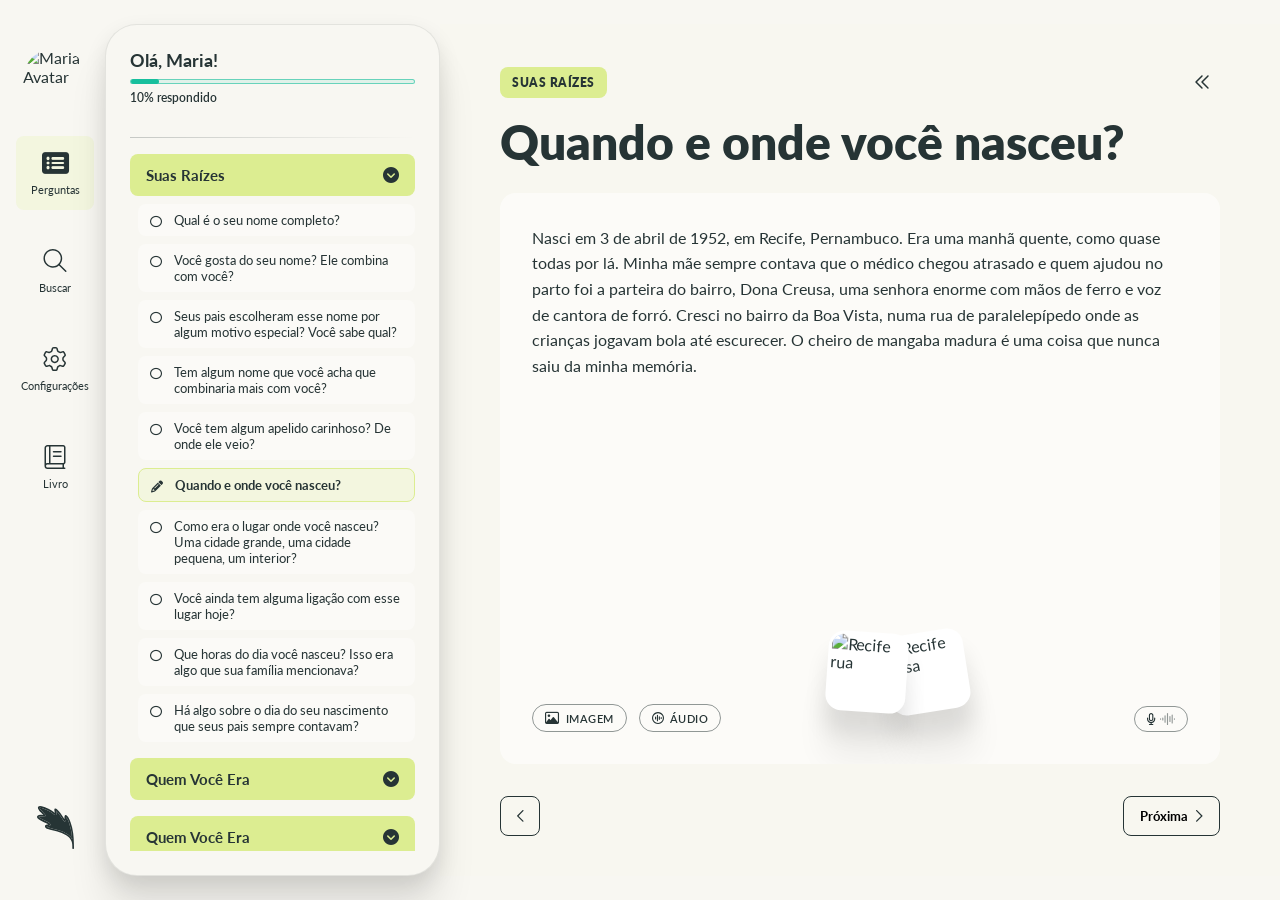
==== index.html @ 73f1b3e2 "Add files via upload" ====
<!DOCTYPE html>
<html lang="pt-BR">
<head>
    <meta charset="UTF-8">
    <meta name="viewport" content="width=device-width, initial-scale=1.0">
    <title>Lá Vem História</title>
    <link rel="stylesheet" href="style.css">
    <link rel="stylesheet" href="https://cdnjs.cloudflare.com/ajax/libs/font-awesome/6.4.0/css/all.min.css">
    <link rel="preconnect" href="https://fonts.googleapis.com">
    <link rel="preconnect" href="https://fonts.gstatic.com" crossorigin>
    <link href="https://fonts.googleapis.com/css2?family=Lato:wght@400;700;800&display=swap" rel="stylesheet">
</head>
<body>
    <div class="app-container">
        <!-- Mobile Header (Visible only on small screens) -->
        <div class="mobile-top-bar">
            <svg xmlns="http://www.w3.org/2000/svg" width="20" height="24" viewBox="0 0 37 43" fill="none">
                <!-- Simple small logo shape for mobile -->
                <path d="M2.9553 0C2.40332 0.018443 1.87768 0.153823 1.44773 0.532996C1.14423 0.796534 0.956464 1.17702 0.928127 1.58726C0.756701 3.87521 4.973 7.34491 6.34426 8.99579C4.9907 8.9606 3.65883 8.6892 2.29901 8.90156C1.56995 9.01545 0.778594 9.24908 0.325112 9.89763C0.0753907 10.2544 -0.0494926 10.6907 0.0182584 11.1307C0.447991 13.9195 9.19776 16.6118 11.3955 18.2958C10.1298 18.46 7.90382 18.69 7.89503 20.5065C7.88667 22.2731 10.4527 22.8906 11.7244 23.3344C12.1216 23.473 12.6731 23.526 13.0903 23.6542C14.5241 24.1049 15.9728 24.3877 17.4307 24.7245C19.4071 25.1812 21.3405 25.7566 23.2185 26.5472C24.2081 26.9637 25.2569 27.2877 26.2342 27.7474C28.181 28.7234 30.2754 29.7948 31.8493 31.3556C32.5379 32.0298 33.0107 32.8412 33.5526 33.62C35.0855 35.823 35.3281 38.0565 35.3081 40.7245C35.3125 41.2234 35.3072 42.3367 35.4427 42.7559C35.5331 42.8207 35.6702 42.9462 35.8051 42.9741C35.985 43.0113 35.9406 43.0135 36.3381 42.947C36.7357 42.8805 37.0023 42.4028 37 42.2425C36.906 35.6863 36.8689 29.0526 35.3698 22.6378C35.289 22.2923 35.2108 21.9462 35.1203 21.6032C34.1434 18.1642 33.3437 14.5644 31.4466 11.5162C31.0079 10.8114 29.5222 9.07442 28.7361 8.98148C27.021 8.7787 27.6262 12.0311 27.4222 13.1776C27.2521 12.9038 27.0779 12.6303 26.9126 12.3526C24.9696 9.08756 22.6547 5.88657 19.9543 3.26005C19.452 2.74847 18.1812 2.0653 17.6305 2.85825C16.929 3.8685 17.7043 5.77173 17.8169 6.9212C17.4569 6.62554 17.059 6.36438 16.6935 6.07662C14.5382 4.37609 12.1268 3.19474 9.6551 2.0939C7.51745 1.14183 5.33604 0.0151575 2.9553 0ZM19.0035 4.60171C20.5178 6.08688 21.6429 7.6032 22.9387 9.28619C24.3257 11.0876 25.3075 13.0047 26.637 14.8227C27.0621 15.404 28.0063 15.7831 28.5511 15.1233C29.2097 14.2916 29.0965 12.2472 29.1015 11.2174C31.1445 13.3329 32.0199 16.5779 32.8213 19.3851C33.0896 20.325 33.3738 21.2576 33.6081 22.2076C34.3135 25.0667 34.7738 27.9853 34.9835 30.9287C35.0355 31.6014 35.145 32.4848 35.152 33.1355C34.6961 32.3478 34.2807 31.7543 33.7384 31.0378C31.1854 27.9786 27.4817 26.4409 23.9294 25.0404C21.193 23.9615 18.6267 23.2001 15.7466 22.6422C14.6295 22.4258 13.4968 21.9733 12.3655 21.7719C11.9574 21.6927 9.5684 20.916 9.56036 20.4915C10.0935 19.8205 12.661 20.193 13.2422 19.2056C13.3815 18.9691 13.4888 18.7721 13.4469 18.4823C13.2551 17.1577 11.3619 16.313 10.3686 15.7958C7.62703 14.3684 4.69177 13.4679 2.22272 11.5196C2.13338 11.4491 1.53752 10.9615 1.69147 10.8499C2.29612 10.4171 3.22838 10.5033 3.9298 10.5006C5.11633 10.496 6.31589 10.7856 7.49936 10.6445C7.98954 10.5861 8.53774 10.1543 8.50554 9.60009C8.45217 8.68471 7.45471 7.81975 6.89231 7.18055C5.95374 6.20239 2.65019 3.01629 2.56405 1.82244C2.6298 1.64472 2.9418 1.67131 3.10381 1.67069C4.9742 1.66608 7.5294 2.93728 9.24292 3.72856C11.0313 4.55441 12.7976 5.37524 14.4504 6.47837C15.2942 7.04154 17.4955 8.89442 18.2376 9.061C18.5756 9.13688 18.9387 9.05118 19.1862 8.79184C19.447 8.51853 19.5249 8.13156 19.517 7.75877C19.4947 6.71168 19.2725 5.60769 19.0035 4.60171Z" fill="#263435"/>
                <path d="M19.0035 4.60171C20.5178 6.08688 21.6429 7.6032 22.9387 9.28619C24.3257 11.0876 25.3075 13.0047 26.637 14.8227C27.0621 15.404 28.0063 15.7831 28.5511 15.1233C29.2097 14.2916 29.0965 12.2472 29.1015 11.2174C31.1445 13.3329 32.0199 16.5779 32.8213 19.3851C33.0896 20.325 33.3738 21.2576 33.6081 22.2076C34.3135 25.0667 34.7738 27.9853 34.9835 30.9287C35.0355 31.6014 35.145 32.4848 35.152 33.1355C34.6961 32.3478 34.2807 31.7543 33.7384 31.0378C31.1854 27.9786 27.4817 26.4409 23.9294 25.0404C21.193 23.9615 18.6267 23.2001 15.7466 22.6422C14.6295 22.4258 13.4968 21.9733 12.3655 21.7719C11.9574 21.6927 9.5684 20.916 9.56036 20.4915C10.0935 19.8205 12.661 20.193 13.2422 19.2056C13.3815 18.9691 13.4888 18.7721 13.4469 18.4823C13.2551 17.1577 11.3619 16.313 10.3686 15.7958C7.62703 14.3684 4.69177 13.4679 2.22272 11.5196C2.13338 11.4491 1.53752 10.9615 1.69147 10.8499C2.29612 10.4171 3.22838 10.5033 3.9298 10.5006C5.11633 10.496 6.31589 10.7856 7.49936 10.6445C7.98954 10.5861 8.53774 10.1543 8.50554 9.60009C8.45217 8.68471 7.45471 7.81975 6.89231 7.18055C5.95374 6.20239 2.65019 3.01629 2.56405 1.82244C2.6298 1.64472 2.9418 1.67131 3.10381 1.67069C4.9742 1.66608 7.5294 2.93728 9.24292 3.72856C11.0313 4.55441 12.7976 5.37524 14.4504 6.47837C15.2942 7.04154 17.4955 8.89442 18.2376 9.061C18.5756 9.13688 18.9387 9.05118 19.1862 8.79184C19.447 8.51853 19.5249 8.13156 19.517 7.75877C19.4947 6.71168 19.2725 5.60769 19.0035 4.60171Z" fill="#263435"/>
            </svg>
            <h1 class="mobile-title">Lá Vem História</h1>
            <button class="mobile-menu-btn" id="mobileMenuBtn">
                <i class="fa-solid fa-bars"></i>
            </button>
        </div>

        <div class="sidebar-backdrop" id="sidebarBackdrop"></div>
        <!-- Far Left Icon Menu -->
        <aside class="icon-menu">
            <div class="avatar-container">
                <img src="https://i.pravatar.cc/150?u=maria" alt="Maria Avatar" class="avatar">
            </div>
            
            <nav class="nav-icons">
                <div class="nav-item active">
                    <i class="fa-solid fa-rectangle-list"></i>
                    <span>Perguntas</span>
                </div>
                
                <div class="nav-item" id="searchNavToggle" style="position: relative;">
                    <svg xmlns="http://www.w3.org/2000/svg" width="24" height="24" viewBox="0 0 24 25" fill="none" style="margin-bottom: 8px;">
                      <path d="M18 9.75C18 6.84375 16.4062 4.125 13.875 2.625C11.2969 1.17188 8.15625 1.17188 5.625 2.625C3.04688 4.125 1.5 6.84375 1.5 9.75C1.5 12.7031 3.04688 15.4219 5.625 16.9219C8.15625 18.375 11.2969 18.375 13.875 16.9219C16.4062 15.4219 18 12.7031 18 9.75ZM16.0781 17.1562C14.3906 18.6562 12.1406 19.5 9.75 19.5C4.35938 19.5 0 15.1406 0 9.75C0 4.40625 4.35938 0 9.75 0C15.0938 0 19.5 4.40625 19.5 9.75C19.5 12.1875 18.6094 14.3906 17.1562 16.125L23.7656 22.7344C24.0469 23.0156 24.0469 23.5312 23.7656 23.8125C23.4844 24.0938 22.9688 24.0938 22.6875 23.8125L16.0781 17.1562Z" fill="#263435"/>
                    </svg>
                    <span>Buscar</span>
                    <input type="text" id="searchInput" class="search-input-field nav-search-input" placeholder="Buscar perguntas..." />
                </div>
                <div class="nav-item">
                    <svg xmlns="http://www.w3.org/2000/svg" width="24" height="24" viewBox="0 0 23 24" fill="none" style="margin-bottom: 8px;">
                      <path d="M9.70312 1.78125L9.04688 4.03125C8.90625 4.59375 8.48438 5.01562 8.01562 5.25C7.64062 5.4375 7.3125 5.625 6.98438 5.8125C6.5625 6.14062 5.95312 6.28125 5.39062 6.14062L3.14062 5.57812C3.04688 5.57812 3 5.57812 2.95312 5.57812C2.67188 5.90625 2.4375 6.23438 2.25 6.60938L2.01562 6.9375C1.82812 7.3125 1.64062 7.6875 1.5 8.0625C1.5 8.10938 1.54688 8.20312 1.59375 8.25L3.23438 9.89062C3.60938 10.3125 3.79688 10.9219 3.75 11.4375C3.75 11.625 3.75 11.8125 3.75 12C3.75 12.2344 3.75 12.4219 3.75 12.6094C3.79688 13.125 3.60938 13.6875 3.23438 14.1094L1.59375 15.7969C1.54688 15.8438 1.5 15.9375 1.5 15.9844C1.64062 16.3594 1.82812 16.7344 2.01562 17.1094L2.20312 17.4375C2.4375 17.7656 2.67188 18.1406 2.90625 18.4688C3 18.4688 3.04688 18.4688 3.14062 18.4688L5.39062 17.9062C5.95312 17.7656 6.5625 17.9062 6.98438 18.1875C7.3125 18.4219 7.64062 18.6094 8.01562 18.7969C8.48438 19.0312 8.90625 19.4531 9.04688 20.0156L9.70312 22.2656C9.70312 22.3125 9.75 22.3594 9.79688 22.4062C10.2656 22.5 10.7344 22.5 11.25 22.5C11.7188 22.5 12.1875 22.5 12.6562 22.4062C12.7031 22.3594 12.75 22.3125 12.75 22.2656L13.4062 20.0156C13.5469 19.4531 13.9688 19.0312 14.4375 18.7969C14.8125 18.6094 15.1406 18.4219 15.4688 18.1875C15.9375 17.9062 16.5 17.7656 17.0625 17.9062L19.3125 18.4688C19.4062 18.4688 19.4531 18.4688 19.5469 18.4688C19.7812 18.1406 20.0156 17.7656 20.25 17.4375L20.4375 17.1094C20.625 16.7344 20.8125 16.3594 20.9531 15.9844C20.9531 15.9375 20.9062 15.8438 20.8594 15.7969L19.2188 14.1094C18.8438 13.6875 18.6562 13.125 18.7031 12.6094C18.7031 12.4219 18.75 12.2344 18.75 12C18.75 11.8125 18.7031 11.625 18.7031 11.4375C18.6562 10.9219 18.8438 10.3125 19.2188 9.89062L20.8594 8.25C20.9062 8.20312 20.9531 8.10938 20.9531 8.0625C20.8125 7.6875 20.625 7.3125 20.4375 6.9375L20.25 6.60938C20.0156 6.23438 19.7812 5.90625 19.5469 5.57812C19.4531 5.57812 19.4062 5.57812 19.3125 5.57812L17.0625 6.14062C16.5 6.28125 15.9375 6.14062 15.4688 5.85938C15.1406 5.625 14.8125 5.4375 14.4375 5.25C13.9688 5.01562 13.5469 4.59375 13.4062 4.03125L12.75 1.78125C12.75 1.73438 12.7031 1.64062 12.6562 1.59375C12.1875 1.54688 11.7188 1.5 11.25 1.5C10.7344 1.5 10.2656 1.54688 9.79688 1.59375C9.75 1.64062 9.70312 1.73438 9.70312 1.78125ZM11.25 0C11.8594 0 12.4219 0.046875 13.0312 0.140625C13.125 0.1875 13.1719 0.1875 13.2656 0.234375C13.6875 0.46875 14.0625 0.890625 14.2031 1.35938L14.8594 3.60938C14.8594 3.70312 14.9531 3.84375 15.0938 3.89062C15.5156 4.07812 15.9375 4.3125 16.3125 4.59375C16.4531 4.6875 16.5938 4.73438 16.6875 4.6875L18.9375 4.125C19.4531 3.98438 20.0156 4.07812 20.4375 4.35938C20.4844 4.40625 20.5312 4.45312 20.5781 4.54688C20.9531 4.92188 21.2344 5.39062 21.5156 5.85938L21.75 6.1875V6.23438C21.9844 6.70312 22.2188 7.17188 22.4062 7.64062C22.4531 7.73438 22.4531 7.78125 22.4531 7.875C22.5 8.39062 22.3125 8.90625 21.9375 9.28125L20.2969 10.9688C20.25 11.0156 20.2031 11.1562 20.2031 11.2969C20.2031 11.5312 20.25 11.7656 20.25 12C20.25 12.2344 20.2031 12.4688 20.2031 12.7031C20.2031 12.8906 20.25 13.0312 20.2969 13.0781L21.9375 14.7656C22.3125 15.1406 22.5 15.6562 22.4531 16.1719C22.4531 16.2188 22.4531 16.3125 22.4062 16.4062C22.2188 16.875 21.9844 17.3438 21.75 17.8125L21.5156 18.1875C21.2344 18.6562 20.9531 19.0781 20.5781 19.5C20.5312 19.5938 20.4844 19.6406 20.4375 19.6875C20.0156 19.9688 19.4531 20.0625 18.9375 19.9219L16.6875 19.3594C16.5938 19.3125 16.4531 19.3594 16.3125 19.4531C15.9375 19.6875 15.5156 19.9219 15.0938 20.1562C14.9531 20.2031 14.8594 20.3438 14.8594 20.4375L14.2031 22.6406C14.0625 23.1562 13.6875 23.5781 13.2656 23.8125C13.1719 23.8594 13.125 23.8594 13.0312 23.9062C12.4219 23.9531 11.8594 24 11.25 24C10.6406 24 10.0312 23.9531 9.42188 23.9062C9.32812 23.8594 9.28125 23.8594 9.1875 23.8125C8.76562 23.5781 8.39062 23.1562 8.25 22.6406L7.59375 20.4375C7.59375 20.3438 7.5 20.2031 7.35938 20.1562C6.9375 19.9688 6.51562 19.7344 6.14062 19.4531C6 19.3594 5.85938 19.3594 5.76562 19.3594L3.51562 19.9219C3 20.0625 2.48438 19.9688 2.0625 19.6875C1.96875 19.6406 1.92188 19.5938 1.875 19.5469C1.5 19.125 1.21875 18.6562 0.9375 18.1875L0.75 17.8594L0.703125 17.8125C0.46875 17.3438 0.234375 16.875 0.046875 16.4062C0.046875 16.3125 0 16.2656 0 16.1719C0 15.6562 0.140625 15.1406 0.515625 14.7656L2.15625 13.0781C2.20312 13.0312 2.25 12.8906 2.25 12.7031C2.25 12.5156 2.25 12.2344 2.25 12C2.25 11.7656 2.25 11.5312 2.25 11.2969C2.25 11.1562 2.20312 11.0156 2.15625 10.9688L0.515625 9.28125C0.140625 8.90625 0 8.39062 0 7.875C0 7.78125 0.046875 7.73438 0.046875 7.64062C0.234375 7.17188 0.46875 6.70312 0.703125 6.23438L0.75 6.1875L0.9375 5.85938C1.21875 5.39062 1.54688 4.92188 1.875 4.54688C1.92188 4.45312 1.96875 4.40625 2.0625 4.35938C2.48438 4.07812 3 3.98438 3.51562 4.125L5.76562 4.6875C5.85938 4.73438 6 4.6875 6.14062 4.59375C6.51562 4.35938 6.9375 4.07812 7.35938 3.89062C7.5 3.84375 7.59375 3.70312 7.59375 3.60938L8.25 1.35938C8.39062 0.890625 8.76562 0.46875 9.1875 0.234375C9.28125 0.1875 9.32812 0.1875 9.42188 0.140625C10.0312 0.046875 10.6406 0 11.25 0ZM8.625 12C8.625 12.9844 9.09375 13.8281 9.9375 14.2969C10.7344 14.7656 11.7188 14.7656 12.5625 14.2969C13.3594 13.8281 13.875 12.9844 13.875 12C13.875 11.0625 13.3594 10.2188 12.5625 9.75C11.7188 9.28125 10.7344 9.28125 9.9375 9.75C9.09375 10.2188 8.625 11.0625 8.625 12ZM15.375 12C15.375 13.5 14.5781 14.8594 13.3125 15.6094C12 16.3125 10.4531 16.3125 9.1875 15.6094C7.875 14.8594 7.125 13.5 7.125 12C7.125 10.5469 7.875 9.1875 9.1875 8.4375C10.4531 7.73438 12 7.73438 13.3125 8.4375C14.5781 9.1875 15.375 10.5469 15.375 12Z" fill="#263435"/>
                    </svg>
                    <span>Configurações</span>
                </div>
                
                <div class="nav-item">
                    <svg xmlns="http://www.w3.org/2000/svg" width="24" height="24" viewBox="0 0 21 24" fill="none" style="margin-bottom: 8px;">
                      <path d="M3 0H18.75C19.9688 0 21 1.03125 21 2.25V17.25C21 18.2344 20.3438 19.0781 19.5 19.4062V22.5H20.25C20.625 22.5 21 22.875 21 23.25C21 23.6719 20.625 24 20.25 24H3C1.3125 24 0 22.6875 0 21V3C0 1.35938 1.3125 0 3 0ZM18 19.5H3C2.15625 19.5 1.5 20.2031 1.5 21C1.5 21.8438 2.15625 22.5 3 22.5H18V19.5ZM3 18H4.5V1.5H3C2.15625 1.5 1.5 2.20312 1.5 3V18.4219C1.92188 18.1875 2.4375 18 3 18ZM6 18H18.75C19.125 18 19.5 17.6719 19.5 17.25V2.25C19.5 1.875 19.125 1.5 18.75 1.5H6V18ZM8.25 6.75C8.25 6.375 8.57812 6 9 6H16.5C16.875 6 17.25 6.375 17.25 6.75C17.25 7.17188 16.875 7.5 16.5 7.5H9C8.57812 7.5 8.25 7.17188 8.25 6.75ZM8.25 11.25C8.25 10.875 8.57812 10.5 9 10.5H16.5C16.875 10.5 17.25 10.875 17.25 11.25C17.25 11.6719 16.875 12 16.5 12H9C8.57812 12 8.25 11.6719 8.25 11.25Z" fill="#263435"/>
                    </svg>
                    <span>Livro</span>
                </div>
            </nav>
            
            <div class="bottom-logo">
                <svg xmlns="http://www.w3.org/2000/svg" width="37" height="43" viewBox="0 0 37 43" fill="none">
                  <path d="M2.9553 0C2.40332 0.018443 1.87768 0.153823 1.44773 0.532996C1.14423 0.796534 0.956464 1.17702 0.928127 1.58726C0.756701 3.87521 4.973 7.34491 6.34426 8.99579C4.9907 8.9606 3.65883 8.6892 2.29901 8.90156C1.56995 9.01545 0.778594 9.24908 0.325112 9.89763C0.0753907 10.2544 -0.0494926 10.6907 0.0182584 11.1307C0.447991 13.9195 9.19776 16.6118 11.3955 18.2958C10.1298 18.46 7.90382 18.69 7.89503 20.5065C7.88667 22.2731 10.4527 22.8906 11.7244 23.3344C12.1216 23.473 12.6731 23.526 13.0903 23.6542C14.5241 24.1049 15.9728 24.3877 17.4307 24.7245C19.4071 25.1812 21.3405 25.7566 23.2185 26.5472C24.2081 26.9637 25.2569 27.2877 26.2342 27.7474C28.181 28.7234 30.2754 29.7948 31.8493 31.3556C32.5379 32.0298 33.0107 32.8412 33.5526 33.62C35.0855 35.823 35.3281 38.0565 35.3081 40.7245C35.3125 41.2234 35.3072 42.3367 35.4427 42.7559C35.5331 42.8207 35.6702 42.9462 35.8051 42.9741C35.985 43.0113 35.9406 43.0135 36.3381 42.947C36.7357 42.8805 37.0023 42.4028 37 42.2425C36.906 35.6863 36.8689 29.0526 35.3698 22.6378C35.289 22.2923 35.2108 21.9462 35.1203 21.6032C34.1434 18.1642 33.3437 14.5644 31.4466 11.5162C31.0079 10.8114 29.5222 9.07442 28.7361 8.98148C27.021 8.7787 27.6262 12.0311 27.4222 13.1776C27.2521 12.9038 27.0779 12.6303 26.9126 12.3526C24.9696 9.08756 22.6547 5.88657 19.9543 3.26005C19.452 2.74847 18.1812 2.0653 17.6305 2.85825C16.929 3.8685 17.7043 5.77173 17.8169 6.9212C17.4569 6.62554 17.059 6.36438 16.6935 6.07662C14.5382 4.37609 12.1268 3.19474 9.6551 2.0939C7.51745 1.14183 5.33604 0.0151575 2.9553 0ZM19.0035 4.60171C20.5178 6.08688 21.6429 7.6032 22.9387 9.28619C24.3257 11.0876 25.3075 13.0047 26.637 14.8227C27.0621 15.404 28.0063 15.7831 28.5511 15.1233C29.2097 14.2916 29.0965 12.2472 29.1015 11.2174C31.1445 13.3329 32.0199 16.5779 32.8213 19.3851C33.0896 20.325 33.3738 21.2576 33.6081 22.2076C34.3135 25.0667 34.7738 27.9853 34.9835 30.9287C35.0355 31.6014 35.145 32.4848 35.152 33.1355C34.6961 32.3478 34.2807 31.7543 33.7384 31.0378C31.1854 27.9786 27.4817 26.4409 23.9294 25.0404C21.193 23.9615 18.6267 23.2001 15.7466 22.6422C14.6295 22.4258 13.4968 21.9733 12.3655 21.7719C11.9574 21.6927 9.5684 20.916 9.56036 20.4915C10.0935 19.8205 12.661 20.193 13.2422 19.2056C13.3815 18.9691 13.4888 18.7721 13.4469 18.4823C13.2551 17.1577 11.3619 16.313 10.3686 15.7958C7.62703 14.3684 4.69177 13.4679 2.22272 11.5196C2.13338 11.4491 1.53752 10.9615 1.69147 10.8499C2.29612 10.4171 3.22838 10.5033 3.9298 10.5006C5.11633 10.496 6.31589 10.7856 7.49936 10.6445C7.98954 10.5861 8.53774 10.1543 8.50554 9.60009C8.45217 8.68471 7.45471 7.81975 6.89231 7.18055C5.95374 6.20239 2.65019 3.01629 2.56405 1.82244C2.6298 1.64472 2.9418 1.67131 3.10381 1.67069C4.9742 1.66608 7.5294 2.93728 9.24292 3.72856C11.0313 4.55441 12.7976 5.37524 14.4504 6.47837C15.2942 7.04154 17.4955 8.89442 18.2376 9.061C18.5756 9.13688 18.9387 9.05118 19.1862 8.79184C19.447 8.51853 19.5249 8.13156 19.517 7.75877C19.4947 6.71168 19.2725 5.60769 19.0035 4.60171Z" fill="#263435"/>
                  <path d="M19.0035 4.60171C20.5178 6.08688 21.6429 7.6032 22.9387 9.28619C24.3257 11.0876 25.3075 13.0047 26.637 14.8227C27.0621 15.404 28.0063 15.7831 28.5511 15.1233C29.2097 14.2916 29.0965 12.2472 29.1015 11.2174C31.1445 13.3329 32.0199 16.5779 32.8213 19.3851C33.0896 20.325 33.3738 21.2576 33.6081 22.2076C34.3135 25.0667 34.7738 27.9853 34.9835 30.9287C35.0355 31.6014 35.145 32.4848 35.152 33.1355C34.6961 32.3478 34.2807 31.7543 33.7384 31.0378C31.1854 27.9786 27.4817 26.4409 23.9294 25.0404C21.193 23.9615 18.6267 23.2001 15.7466 22.6422C14.6295 22.4258 13.4968 21.9733 12.3655 21.7719C11.9574 21.6927 9.5684 20.916 9.56036 20.4915C10.0935 19.8205 12.661 20.193 13.2422 19.2056C13.3815 18.9691 13.4888 18.7721 13.4469 18.4823C13.2551 17.1577 11.3619 16.313 10.3686 15.7958C7.62703 14.3684 4.69177 13.4679 2.22272 11.5196C2.13338 11.4491 1.53752 10.9615 1.69147 10.8499C2.29612 10.4171 3.22838 10.5033 3.9298 10.5006C5.11633 10.496 6.31589 10.7856 7.49936 10.6445C7.98954 10.5861 8.53774 10.1543 8.50554 9.60009C8.45217 8.68471 7.45471 7.81975 6.89231 7.18055C5.95374 6.20239 2.65019 3.01629 2.56405 1.82244C2.6298 1.64472 2.9418 1.67131 3.10381 1.67069C4.9742 1.66608 7.5294 2.93728 9.24292 3.72856C11.0313 4.55441 12.7976 5.37524 14.4504 6.47837C15.2942 7.04154 17.4955 8.89442 18.2376 9.061C18.5756 9.13688 18.9387 9.05118 19.1862 8.79184C19.447 8.51853 19.5249 8.13156 19.517 7.75877C19.4947 6.71168 19.2725 5.60769 19.0035 4.60171Z" fill="#263435"/>
                </svg>
            </div>
        </aside>

        <!-- Floating Sidebar Menu -->
        <aside class="floating-menu">
            <header class="user-greeting">
                <h1>Olá, Maria!</h1>
                <div class="progress-container">
                    <div class="progress-bar">
                        <div class="progress-fill" style="width: 10%;"></div>
                    </div>
                    <span class="progress-text">10% respondido</span>
                </div>
            </header>
            
            <hr class="divider">
            
            <div class="chapter-list">
                <!-- Chapter 1 -->
                <div class="chapter">
                    <div class="chapter-header active">
                        <h2>Suas Raízes</h2>
                        <i class="fa-solid fa-circle-chevron-down"></i>
                    </div>
                    
                    <ul class="question-list">
                        <li class="question-item upcoming" data-status="upcoming">
                            <i class="fa-regular fa-circle"></i>
                            <span>Qual é o seu nome completo?</span>
                        </li>
                        <li class="question-item upcoming" data-status="upcoming">
                            <i class="fa-regular fa-circle"></i>
                            <span>Você gosta do seu nome? Ele combina com você?</span>
                        </li>
                        <li class="question-item upcoming" data-status="upcoming">
                            <i class="fa-regular fa-circle"></i>
                            <span>Seus pais escolheram esse nome por algum motivo especial? Você sabe qual?</span>
                        </li>
                        <li class="question-item upcoming" data-status="upcoming">
                            <i class="fa-regular fa-circle"></i>
                            <span>Tem algum nome que você acha que combinaria mais com você?</span>
                        </li>
                        <li class="question-item upcoming" data-status="upcoming">
                            <i class="fa-regular fa-circle"></i>
                            <span>Você tem algum apelido carinhoso? De onde ele veio?</span>
                        </li>
                        <li class="question-item active" data-status="upcoming">
                            <i class="fa-solid fa-pencil"></i>
                            <span>Quando e onde você nasceu?</span>
                        </li>
                        
                        <li class="question-item upcoming" data-status="upcoming">
                            <i class="fa-regular fa-circle"></i>
                            <span>Como era o lugar onde você nasceu? Uma cidade grande, uma cidade pequena, um interior?</span>
                        </li>
                        <li class="question-item upcoming" data-status="upcoming">
                            <i class="fa-regular fa-circle"></i>
                            <span>Você ainda tem alguma ligação com esse lugar hoje?</span>
                        </li>
                        <li class="question-item upcoming" data-status="upcoming">
                            <i class="fa-regular fa-circle"></i>
                            <span>Que horas do dia você nasceu? Isso era algo que sua família mencionava?</span>
                        </li>
                        <li class="question-item upcoming" data-status="upcoming">
                            <i class="fa-regular fa-circle"></i>
                            <span>Há algo sobre o dia do seu nascimento que seus pais sempre contavam?</span>
                        </li>
                    </ul>
                </div>
                
                <!-- Other Chapters -->
                <div class="chapter">
                    <div class="chapter-header">
                        <h2>Quem Você Era</h2>
                        <i class="fa-solid fa-circle-chevron-down"></i>
                    </div>
                </div>
                <div class="chapter">
                    <div class="chapter-header">
                        <h2>Quem Você Era</h2>
                        <i class="fa-solid fa-circle-chevron-down"></i>
                    </div>
                </div>
                <div class="chapter">
                    <div class="chapter-header">
                        <h2>Quem Você Era</h2>
                        <i class="fa-solid fa-circle-chevron-down"></i>
                    </div>
                </div>
            </div>
        </aside>

        <!-- Main Content Area -->
        <main class="main-content">
            <div class="content-wrapper">
                
                <!-- Content Header -->
                <div class="content-header">
                    <div class="top-bar">
                        <span class="tag">Suas Raízes</span>
                        <button class="icon-btn rounded">
                            <svg xmlns="http://www.w3.org/2000/svg" width="36" height="36" viewBox="0 0 36 36" fill="none">
                              <path d="M11.4688 17.4688L17.4688 11.5C17.75 11.1875 18.2188 11.1875 18.5312 11.5C18.8125 11.7812 18.8125 12.25 18.5312 12.5312L13.0312 18L18.5 23.5C18.8125 23.7812 18.8125 24.25 18.5 24.5312C18.2188 24.8438 17.75 24.8438 17.4688 24.5312L11.4688 18.5312C11.1562 18.25 11.1562 17.7812 11.4688 17.4688ZM23.4688 11.4688V11.5C23.75 11.1875 24.2188 11.1875 24.5312 11.5C24.8125 11.7812 24.8125 12.25 24.5312 12.5312L19.0312 18.0312L24.5 23.5C24.8125 23.7812 24.8125 24.25 24.5 24.5312C24.2188 24.8438 23.75 24.8438 23.4688 24.5312L17.4688 18.5312C17.1562 18.25 17.1562 17.7812 17.4688 17.4688L23.4688 11.4688Z" fill="#263435"/>
                            </svg>
                        </button>
                    </div>
                    <h2 class="main-question">Quando e onde você nasceu?</h2>
                </div>
                
                <!-- Answer Area -->
                <div class="answer-area">
                    <div class="text-content">
                        <p>Nasci em 3 de abril de 1952, em Recife, Pernambuco. Era uma manhã quente, como quase todas por lá. Minha mãe sempre contava que o médico chegou atrasado e quem ajudou no parto foi a parteira do bairro, Dona Creusa, uma senhora enorme com mãos de ferro e voz de cantora de forró. Cresci no bairro da Boa Vista, numa rua de paralelepípedo onde as crianças jogavam bola até escurecer. O cheiro de mangaba madura é uma coisa que nunca saiu da minha memória.</p>
                    </div>
                    
                    <div class="media-controls">
                        <div class="media-thumbnails">
                           <!-- Placeholder for images -->
                           <div class="thumbnail t1">
                              <img src="https://images.unsplash.com/photo-1549420074-ce7941dc4ff1?w=150" alt="Recife rua">
                           </div>
                           <div class="thumbnail t2">
                              <img src="https://images.unsplash.com/photo-1517457373958-b7bdd4587205?w=150" alt="Recife casa">
                           </div>
                        </div>

                        <div class="actions-left">
                            <button class="action-btn">
                                <i class="fa-regular fa-image"></i>
                                <span>Imagem</span>
                            </button>
                            <button class="action-btn">
                                <svg xmlns="http://www.w3.org/2000/svg" width="12" height="12" viewBox="0 0 12 12" fill="none" class="fa-regular">
                                  <path d="M6.01172 1.125C4.25391 1.125 2.66016 2.0625 1.76953 3.5625C0.902344 5.08594 0.902344 6.9375 1.76953 8.4375C2.66016 9.96094 4.25391 10.875 6.01172 10.875C7.74609 10.875 9.33984 9.96094 10.2305 8.4375C11.0977 6.9375 11.0977 5.08594 10.2305 3.5625C9.33984 2.0625 7.74609 1.125 6.01172 1.125ZM6.01172 12C3.85547 12 1.88672 10.875 0.808594 9C-0.269531 7.14844 -0.269531 4.875 0.808594 3C1.88672 1.14844 3.85547 0 6.01172 0C8.14453 0 10.1133 1.14844 11.1914 3C12.2695 4.875 12.2695 7.14844 11.1914 9C10.1133 10.875 8.14453 12 6.01172 12ZM6.01172 3.375V8.625C6.01172 8.95312 5.75391 9.1875 5.44922 9.1875C5.12109 9.1875 4.88672 8.95312 4.88672 8.625V3.375C4.88672 3.07031 5.12109 2.8125 5.44922 2.8125C5.75391 2.8125 6.01172 3.07031 6.01172 3.375ZM7.88672 4.6875V7.3125C7.88672 7.64062 7.62891 7.875 7.32422 7.875C6.99609 7.875 6.76172 7.64062 6.76172 7.3125V4.6875C6.76172 4.38281 6.99609 4.125 7.32422 4.125C7.62891 4.125 7.88672 4.38281 7.88672 4.6875ZM4.13672 5.0625V6.9375C4.13672 7.26562 3.87891 7.5 3.57422 7.5C3.24609 7.5 3.01172 7.26562 3.01172 6.9375V5.0625C3.01172 4.75781 3.24609 4.5 3.57422 4.5C3.87891 4.5 4.13672 4.75781 4.13672 5.0625ZM9.76172 5.625V6.375C9.76172 6.70312 9.50391 6.9375 9.19922 6.9375C8.87109 6.9375 8.63672 6.70312 8.63672 6.375V5.625C8.63672 5.32031 8.87109 5.0625 9.19922 5.0625C9.50391 5.0625 9.76172 5.32031 9.76172 5.625Z" fill="#263435"/>
                                </svg>
                                <span>Áudio</span>
                            </button>
                        </div>
                        
                        <div class="actions-right">
                            <button class="record-btn">
                                <svg xmlns="http://www.w3.org/2000/svg" width="9" height="12" viewBox="0 0 9 12" fill="none" class="text-dark">
                                  <path d="M5.25 2.25C5.25 1.64062 4.73438 1.125 4.125 1.125C3.49219 1.125 3 1.64062 3 2.25V6C3 6.63281 3.49219 7.125 4.125 7.125C4.73438 7.125 5.25 6.63281 5.25 6V2.25ZM1.875 2.25C1.875 1.00781 2.88281 0 4.125 0C5.36719 0 6.375 1.00781 6.375 2.25V6C6.375 7.24219 5.36719 8.25 4.125 8.25C2.88281 8.25 1.875 7.24219 1.875 6V2.25ZM1.125 5.0625V6C1.125 7.66406 2.46094 9 4.125 9C5.76562 9 7.125 7.66406 7.125 6V5.0625C7.125 4.75781 7.35938 4.5 7.6875 4.5C7.99219 4.5 8.25 4.75781 8.25 5.0625V6C8.25 8.10938 6.67969 9.82031 4.6875 10.1016V10.875H5.8125C6.11719 10.875 6.375 11.1328 6.375 11.4375C6.375 11.7656 6.11719 12 5.8125 12H2.4375C2.10938 12 1.875 11.7656 1.875 11.4375C1.875 11.1328 2.10938 10.875 2.4375 10.875H3.5625V10.1016C1.54688 9.82031 0 8.10938 0 6V5.0625C0 4.75781 0.234375 4.5 0.5625 4.5C0.867188 4.5 1.125 4.75781 1.125 5.0625Z" fill="#263435"/>
                                </svg>
                                <svg xmlns="http://www.w3.org/2000/svg" width="15" height="12" viewBox="0 0 15 12" fill="none" class="text-light">
                                  <path d="M7.5 0C7.80469 0 8.0625 0.257812 8.0625 0.5625V11.4375C8.0625 11.7656 7.80469 12 7.5 12C7.17188 12 6.9375 11.7656 6.9375 11.4375V0.5625C6.9375 0.257812 7.17188 0 7.5 0ZM12.1875 1.5C12.4922 1.5 12.75 1.75781 12.75 2.0625V9.9375C12.75 10.2656 12.4922 10.5 12.1875 10.5C11.8594 10.5 11.625 10.2656 11.625 9.9375V2.0625C11.625 1.75781 11.8594 1.5 12.1875 1.5ZM5.0625 2.25C5.36719 2.25 5.625 2.50781 5.625 2.8125V9.1875C5.625 9.51562 5.36719 9.75 5.0625 9.75C4.73438 9.75 4.5 9.51562 4.5 9.1875V2.8125C4.5 2.50781 4.73438 2.25 5.0625 2.25ZM9.9375 3C10.2422 3 10.5 3.25781 10.5 3.5625V8.4375C10.5 8.76562 10.2422 9 9.9375 9C9.60938 9 9.375 8.76562 9.375 8.4375V3.5625C9.375 3.25781 9.60938 3 9.9375 3ZM2.8125 4.5C3.11719 4.5 3.375 4.75781 3.375 5.0625V6.9375C3.375 7.26562 3.11719 7.5 2.8125 7.5C2.48438 7.5 2.25 7.26562 2.25 6.9375V5.0625C2.25 4.75781 2.48438 4.5 2.8125 4.5ZM0.5625 5.25C0.867188 5.25 1.125 5.50781 1.125 5.8125V6.1875C1.125 6.51562 0.867188 6.75 0.5625 6.75C0.234375 6.75 0 6.51562 0 6.1875V5.8125C0 5.50781 0.234375 5.25 0.5625 5.25ZM14.4375 5.25C14.7422 5.25 15 5.50781 15 5.8125V6.1875C15 6.51562 14.7422 6.75 14.4375 6.75C14.1094 6.75 13.875 6.51562 13.875 6.1875V5.8125C13.875 5.50781 14.1094 5.25 14.4375 5.25Z" fill="#263435" fill-opacity="0.5"/>
                                </svg>
                            </button>
                        </div>
                    </div>
                </div>

                <!-- Navigation Footer -->
                <div class="nav-footer">
                    <button class="nav-btn icon-only">
                        <svg xmlns="http://www.w3.org/2000/svg" width="7" height="12" viewBox="0 0 7 12" fill="none">
                          <path d="M0.205078 5.42773L5.45508 0.205078C5.70117 -0.0683594 6.11133 -0.0683594 6.38477 0.205078C6.63086 0.451172 6.63086 0.861328 6.38477 1.10742L1.57227 5.89258L6.35742 10.7051C6.63086 10.9512 6.63086 11.3613 6.35742 11.6074C6.11133 11.8809 5.70117 11.8809 5.45508 11.6074L0.205078 6.35742C-0.0683594 6.11133 -0.0683594 5.70117 0.205078 5.42773Z" fill="#263435"/>
                        </svg>
                    </button>
                    <button class="nav-btn text-icon">
                        <span>Próxima</span>
                        <svg xmlns="http://www.w3.org/2000/svg" width="7" height="12" viewBox="0 0 7 12" fill="none">
                          <path d="M6.38477 5.42773C6.63086 5.70117 6.63086 6.11133 6.38477 6.35742L1.13477 11.6074C0.861328 11.8809 0.451172 11.8809 0.205078 11.6074C-0.0683594 11.3613 -0.0683594 10.9512 0.205078 10.7051L4.99023 5.91992L0.205078 1.10742C-0.0683594 0.861328 -0.0683594 0.451172 0.205078 0.205078C0.451172 -0.0683594 0.861328 -0.0683594 1.10742 0.205078L6.38477 5.42773Z" fill="#263435"/>
                        </svg>
                    </button>
                </div>
            </div>
        </main>
    </div>

    <script src="main.js"></script>
</body>
</html>
---- style.css ----
:root {
    --bg-main: #f8f7f2;
    --bg-content: #f8f7f0;
    --color-text-dark: #263435;
    --color-text-muted: rgba(38, 52, 53, 0.6);
    --color-accent-green: #dced91;
    --color-progress: #17bf9d;
    --shadow-menu: 0px 38px 38px 0px rgba(0,0,0,0.09), 0px 9px 21px 0px rgba(0,0,0,0.1);
    --shadow-photo: 0px 50px 30px 0px rgba(0,0,0,0.05), 0px 22px 22px 0px rgba(0,0,0,0.09);
    --border-btn: rgba(38, 52, 53, 0.5);
    
    --font-heading: 'Lato', sans-serif;
    --font-body: 'Lato', sans-serif;
}

* {
    box-sizing: border-box;
    margin: 0;
    padding: 0;
}

body {
    background-color: var(--bg-main);
    color: var(--color-text-dark);
    font-family: var(--font-body);
    height: 100vh;
    overflow: hidden;
}

button, input, select, textarea {
    font-family: inherit;
}

.app-container {
    display: flex;
    height: 100vh;
    position: relative;
    padding: 24px 0;
    box-sizing: border-box;
    overflow: hidden;
}

/* ==================================
   ICON MENU (Far Left)
   ================================== */
.icon-menu {
    width: 110px;
    display: flex;
    flex-direction: column;
    align-items: center;
    padding: 24px 0;
    flex-shrink: 0;
}

.avatar-container {
    width: 64px;
    height: 64px;
    border-radius: 50%;
    overflow: hidden;
    margin-bottom: 24px;
}

.avatar-container img {
    width: 100%;
    height: 100%;
    object-fit: cover;
}

.nav-icons {
    display: flex;
    flex-direction: column;
    gap: 24px;
    align-items: center;
    flex-grow: 1;
}

.nav-item {
    display: flex;
    flex-direction: column;
    align-items: center;
    justify-content: center;
    width: 78px;
    height: 74px;
    border-radius: 8px;
    color: var(--color-text-dark);
    cursor: pointer;
    transition: background-color 0.2s;
}

.nav-item i {
    font-size: 24px;
    margin-bottom: 8px;
}

.nav-item span {
    font-size: 11px;
}

.nav-item.active {
    background-color: rgba(220, 237, 145, 0.2);
}

.nav-item:hover:not(.active) {
    background-color: rgba(0, 0, 0, 0.03);
}

.bottom-logo {
    margin-top: auto;
    color: var(--color-text-dark);
}

/* ==================================
   FLOATING SIDEBAR
   ================================== */
.floating-menu {
    width: 335px;
    height: 100%;
    background-color: var(--bg-main);
    border: 1px solid rgba(38, 52, 53, 0.1);
    border-radius: 32px;
    box-shadow: var(--shadow-menu);
    display: flex;
    flex-direction: column;
    padding: 24px;
    flex-shrink: 0;
    margin-left: -5px; /* Pull it a bit inside */
    z-index: 10;
    box-sizing: border-box;
}

.user-greeting {
    margin-bottom: 16px;
}

.user-greeting h1 {
    font-size: 18px;
    font-weight: 700;
    margin-bottom: 8px;
}

.progress-container {
    display: flex;
    flex-direction: column;
    gap: 6px;
}

.progress-bar {
    width: 100%;
    height: 5px;
    background-color: rgba(23, 191, 157, 0.1);
    border: 1px solid rgba(23, 191, 157, 0.6);
    border-radius: 4px;
    position: relative;
}

.progress-fill {
    position: absolute;
    top: -1px;
    left: 0;
    height: 5px;
    background-color: var(--color-progress);
    border-radius: 4px;
}

.progress-text {
    font-size: 12px;
    font-weight: 600;
}

.divider {
    border: none;
    height: 1px;
    background: linear-gradient(90deg, rgba(38,52,53,1) 0%, rgba(38,52,53,0) 100%);
    opacity: 0.24;
    margin: 16px 0;
}

.chapter-list {
    display: flex;
    flex-direction: column;
    gap: 16px;
    flex-grow: 1;
    overflow-y: auto;
}

/* Remove default scrollbar */
.chapter-list::-webkit-scrollbar {
    width: 0;
    background: transparent;
}

.chapter-header {
    background-color: var(--color-accent-green);
    border-radius: 8px;
    padding: 12px 16px;
    display: flex;
    justify-content: space-between;
    align-items: center;
    cursor: pointer;
    transition: transform 0.2s ease;
}
.chapter-header:hover { transform: scale(0.98); }

.chapter-header h2 {
    font-size: 15px;
    font-weight: 700;
}

.question-list {
    list-style: none;
    padding-left: 8px;
    display: flex;
    flex-direction: column;
    gap: 8px;
    margin-top: 8px;
}

.question-item {
    display: flex;
    align-items: flex-start;
    gap: 12px;
    padding: 8px 12px;
    border-radius: 8px;
    font-size: 13px;
    cursor: pointer;
    transition: background 0.2s;
}

.question-item.completed {
    color: var(--color-text-dark);
    opacity: 0.6;
    font-weight: 400;
}
.question-item.completed i {
    font-size: 12px;
    margin-top: 4px;
}

.question-item.active {
    background-color: rgba(220, 237, 145, 0.2);
    border: 1px solid var(--color-accent-green);
    color: var(--color-text-dark);
    opacity: 1;
    font-weight: 700;
}
.question-item.active i {
    margin-top: 4px;
    font-size: 12px;
}

.question-item.upcoming {
    background-color: rgba(255, 255, 255, 0.37);
    color: var(--color-text-dark);
    opacity: 1;
    font-weight: 400;
}
.question-item.upcoming i {
    margin-top: 4px;
    font-size: 12px;
    color: var(--color-text-dark);
}
.question-item:hover { background-color: rgba(255,255,255, 0.6); }

/* ==================================
   MAIN CONTENT AREA
   ================================== */
.main-content {
    flex-grow: 1;
    background-color: var(--bg-content);
    position: relative;
    height: 100%;
    overflow: hidden;
}

.content-wrapper {
    max-width: 900px;
    margin: 0 auto;
    padding: 40px 60px;
    height: 100%;
    display: flex;
    flex-direction: column;
}

.content-header {
    margin-bottom: 24px;
}

.top-bar {
    display: flex;
    justify-content: space-between;
    align-items: center;
    margin-bottom: 16px;
}

.tag {
    background-color: var(--color-accent-green);
    font-size: 12px;
    font-weight: 800;
    padding: 8px 12px;
    border-radius: 8px;
    text-transform: uppercase;
    letter-spacing: 0.5px;
}

.icon-btn.rounded {
    width: 36px;
    height: 36px;
    border-radius: 50%;
    border: none;
    background: transparent;
    display: flex;
    align-items: center;
    justify-content: center;
    cursor: pointer;
    font-size: 16px;
    transition: background 0.2s;
}
.icon-btn.rounded:hover { background: rgba(0,0,0,0.05); }

.main-question {
    font-size: 48px;
    font-weight: 800;
    line-height: 1.1;
    color: var(--color-text-dark);
}

.answer-area {
    background-color: rgba(255, 255, 255, 0.58);
    border-radius: 16px;
    padding: 32px;
    display: flex;
    flex-direction: column;
    flex-grow: 1;
    justify-content: space-between;
    min-height: 0;
    overflow: hidden;
}

.text-content {
    flex-grow: 1;
    overflow-y: auto;
    padding-right: 12px;
}

/* Custom minimal scrollbar for text area */
.text-content::-webkit-scrollbar {
    width: 4px;
}
.text-content::-webkit-scrollbar-thumb {
    background-color: rgba(38, 52, 53, 0.15);
    border-radius: 4px;
}

.text-content p {
    font-size: 16px;
    line-height: 1.6;
    color: var(--color-text-dark);
    max-width: 800px;
}

.answer-input {
    width: 100%;
    height: 100%;
    min-height: 200px;
    background: transparent;
    border: none;
    resize: none;
    font-family: var(--font-body);
    font-size: 16px;
    line-height: 1.6;
    color: var(--color-text-dark);
    outline: none;
}

.answer-input::placeholder {
    color: var(--color-text-muted);
    font-style: italic;
}

.media-controls {
    display: flex;
    justify-content: space-between;
    align-items: flex-end;
    position: relative;
    margin-top: 24px;
    flex-shrink: 0;
}

.media-thumbnails {
    position: absolute;
    left: 45%;
    bottom: 20px;
    display: flex;
    align-items: center;
    pointer-events: none;
}

.thumbnail {
    width: 80px;
    height: 80px;
    border-radius: 16px;
    background: white;
    box-shadow: var(--shadow-photo);
    overflow: hidden;
    position: relative;
    border: 3px solid white;
}

.thumbnail img {
    width: 100%;
    height: 100%;
    object-fit: cover;
}

.thumbnail.t1 {
    transform: rotate(4deg);
    z-index: 2;
}
.thumbnail.t2 {
    transform: rotate(-9deg);
    margin-left: -20px;
    z-index: 1;
}

.actions-left {
    display: flex;
    gap: 12px;
    z-index: 10;
}

.action-btn {
    display: flex;
    align-items: center;
    gap: 6px;
    padding: 6px 12px;
    border-radius: 20px;
    border: 1px solid var(--border-btn);
    background: transparent;
    cursor: pointer;
    font-family: var(--font-body);
    font-size: 11px;
    font-weight: 600;
    text-transform: uppercase;
    letter-spacing: 0.5px;
    color: var(--color-text-dark);
    transition: all 0.2s ease;
}

.action-btn i {
    font-size: 14px;
}

.action-btn:hover { background: rgba(255,255,255,0.8); transform: translateY(-1px); }

.actions-right {
    z-index: 10;
}

.record-btn {
    display: flex;
    align-items: center;
    gap: 4px;
    padding: 6px 12px;
    border-radius: 20px;
    border: 1px solid var(--border-btn);
    background: transparent;
    cursor: pointer;
    font-size: 14px;
    transition: background 0.2s;
}
.record-btn:hover { background: rgba(0,0,0,0.05); }

.text-dark { color: var(--color-text-dark); }
.text-light { color: rgba(38, 52, 53, 0.5); }

/* Footer navigation */
.nav-footer {
    display: flex;
    justify-content: space-between;
    margin-top: 32px;
}

.nav-btn.icon-only {
    width: 40px;
    height: 40px;
    border: 1px solid var(--color-text-dark);
    background: transparent;
    border-radius: 8px;
    display: flex;
    align-items: center;
    justify-content: center;
    cursor: pointer;
    transition: all 0.2s;
}

.nav-btn.text-icon {
    height: 40px;
    border: 1px solid var(--color-text-dark);
    background: transparent;
    border-radius: 8px;
    display: flex;
    align-items: center;
    justify-content: center;
    gap: 8px;
    padding: 0 16px;
    cursor: pointer;
    font-family: var(--font-body);
    font-weight: 700;
    transition: all 0.2s;
}

.nav-btn:hover {
    background: var(--color-text-dark);
    color: white;
}

/* ==================================
   MOBILE HEADER & OVERLAYS
   ================================== */
.mobile-top-bar {
    display: none;
    align-items: center;
    justify-content: space-between;
    padding: 16px 24px;
    background-color: var(--bg-main);
    border-bottom: 1px solid rgba(0,0,0,0.05);
    z-index: 50;
    width: 100%;
}

.mobile-title {
    font-size: 16px;
    font-weight: 800;
    color: var(--color-text-dark);
    flex-grow: 1;
    margin-left: 12px;
}

.mobile-menu-btn {
    background: none;
    border: none;
    font-size: 24px;
    color: var(--color-text-dark);
    cursor: pointer;
}

.sidebar-backdrop {
    position: fixed;
    top: 0;
    left: 0;
    width: 100vw;
    height: 100vh;
    background: rgba(0, 0, 0, 0.4);
    z-index: 30;
    opacity: 0;
    visibility: hidden;
    transition: all 0.3s ease;
}

.sidebar-backdrop.active {
    opacity: 1;
    visibility: visible;
}

/* ==================================
   SEARCH & FILTER
   ================================== */
.search-btn {
    display: none;
}

.search-input-field {
    display: none;
}

.nav-search-input {
    display: block;
    position: absolute;
    left: 90px; /* Slide right next to nav item */
    top: 50%;
    transform: translateY(-50%);
    background: var(--bg-main);
    border: 1px solid var(--color-accent-green);
    border-radius: 8px;
    padding: 8px 12px;
    width: 0;
    opacity: 0;
    visibility: hidden;
    z-index: 100;
    box-shadow: var(--shadow-photo);
    transition: all 0.3s ease;
    font-size: 14px;
    font-family: var(--font-body);
    outline: none;
    color: var(--color-text-dark);
}

.nav-search-input.active {
    width: 200px;
    opacity: 1;
    visibility: visible;
}

/* ==================================
   RESPONSIVENESS
   ================================== */

/* TABLETS (Max 1024px) */
@media (max-width: 1024px) {
    .content-wrapper {
        padding: 40px 30px;
    }
    
    .floating-menu {
        width: 300px;
    }

    .main-question {
        font-size: 36px;
    }
}

/* MOBILE (Max 768px) */
@media (max-width: 768px) {
    body {
        overflow-y: auto;
    }

    .app-container {
        flex-direction: column;
        padding: 0;
        height: auto;
        min-height: 100vh;
        overflow: visible;
    }

    .mobile-top-bar {
        display: flex;
        position: sticky;
        top: 0;
    }

    /* Transform Far Left Menu into a Bottom Nav or hide it */
    .icon-menu {
        display: none; /* We hide the side icon menu on mobile for simplicity, or we could make it a bottom nav */
    }

    /* Transform Floating Sidebar into Off-Canvas Menu */
    .floating-menu {
        position: fixed;
        top: 0;
        right: -320px;
        width: 300px;
        height: 100vh;
        margin: 0;
        border-radius: 0;
        z-index: 40;
        transition: right 0.3s ease;
    }

    .floating-menu.open {
        right: 0;
    }

    .main-content {
        height: auto;
        overflow: visible;
    }

    .content-wrapper {
        padding: 24px;
    }

    .main-question {
        font-size: 28px;
    }

    .answer-area {
        padding: 24px 16px;
        min-height: 400px;
    }

    .media-controls {
        flex-direction: column;
        align-items: stretch;
        gap: 16px;
    }

    .actions-left, .actions-right {
        justify-content: space-between;
        width: 100%;
    }

    .media-thumbnails {
        position: static;
        margin: 16px 0;
        justify-content: center;
    }
}
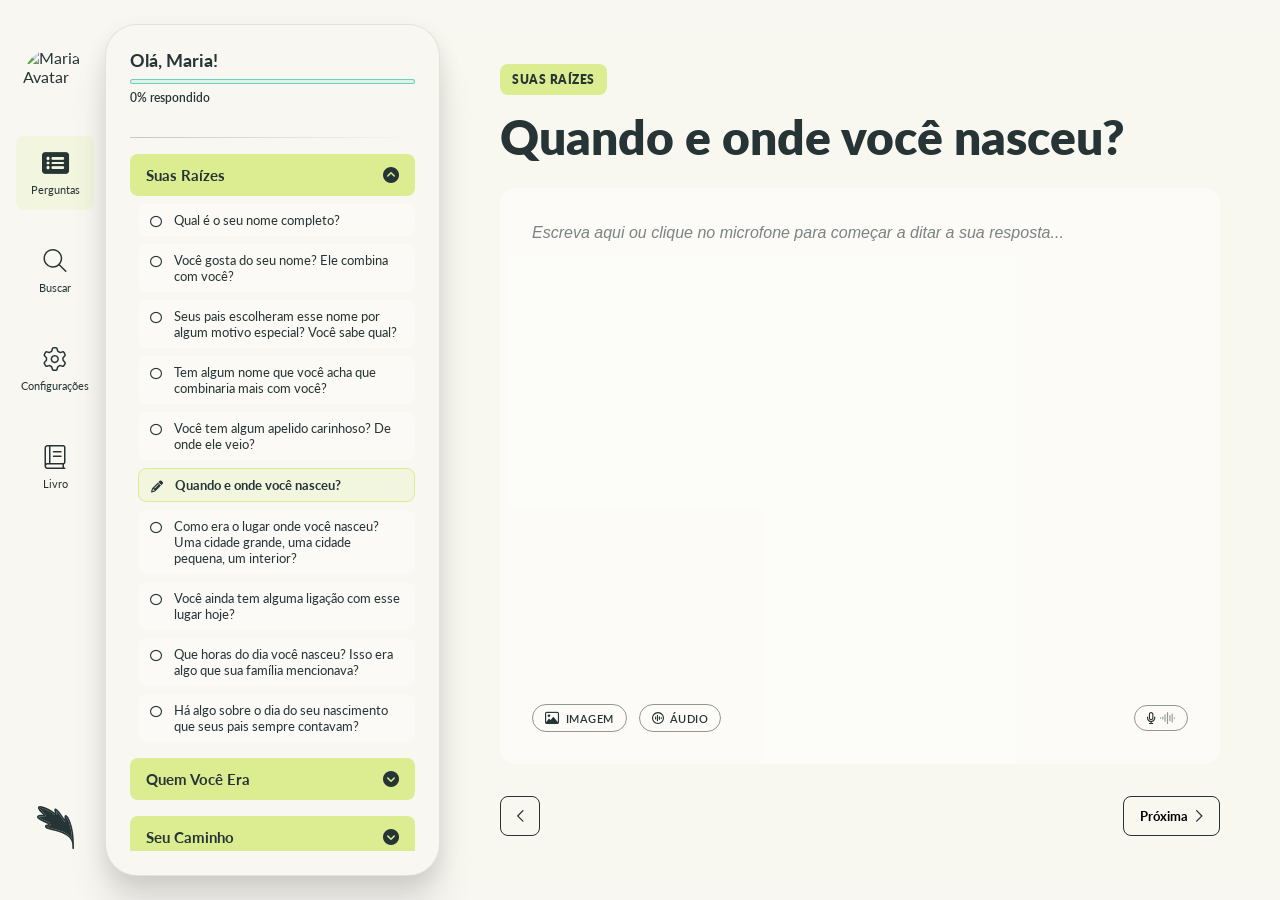
==== commit b5af6323: "Add files via upload" ====
--- a/index.html
+++ b/index.html
@@ -135,24 +135,80 @@
                     </ul>
                 </div>
                 
-                <!-- Other Chapters -->
+                <!-- Chapter 2 -->
                 <div class="chapter">
                     <div class="chapter-header">
                         <h2>Quem Você Era</h2>
                         <i class="fa-solid fa-circle-chevron-down"></i>
                     </div>
-                </div>
+                    <ul class="question-list">
+                        <li class="question-item upcoming" data-status="upcoming">
+                            <i class="fa-regular fa-circle"></i>
+                            <span>Quais eram as coisas que você mais amava fazer quando era mais jovem?</span>
+                        </li>
+                        <li class="question-item upcoming" data-status="upcoming">
+                            <i class="fa-regular fa-circle"></i>
+                            <span>Que sonhos você tinha antes de formar a sua própria família?</span>
+                        </li>
+                        <li class="question-item upcoming" data-status="upcoming">
+                            <i class="fa-regular fa-circle"></i>
+                            <span>Havia alguma paixão ou hobby que você deixou pelo caminho?</span>
+                        </li>
+                    </ul>
+                </div>
+                
+                <!-- Chapter 3 -->
                 <div class="chapter">
                     <div class="chapter-header">
-                        <h2>Quem Você Era</h2>
-                        <i class="fa-solid fa-circle-chevron-down"></i>
-                    </div>
-                </div>
+                        <h2>Seu Caminho</h2>
+                        <i class="fa-solid fa-circle-chevron-down"></i>
+                    </div>
+                    <ul class="question-list">
+                        <li class="question-item upcoming" data-status="upcoming">
+                            <i class="fa-regular fa-circle"></i>
+                            <span>Como você decidiu a sua área de atuação ou o que queria fazer da vida?</span>
+                        </li>
+                        <li class="question-item upcoming" data-status="upcoming">
+                            <i class="fa-regular fa-circle"></i>
+                            <span>Qual foi o maior desafio que você enfrentou na sua jornada profissional?</span>
+                        </li>
+                    </ul>
+                </div>
+
+                <!-- Chapter 4 -->
                 <div class="chapter">
                     <div class="chapter-header">
-                        <h2>Quem Você Era</h2>
-                        <i class="fa-solid fa-circle-chevron-down"></i>
-                    </div>
+                        <h2>Amor e Parceria</h2>
+                        <i class="fa-solid fa-circle-chevron-down"></i>
+                    </div>
+                    <ul class="question-list">
+                        <li class="question-item upcoming" data-status="upcoming">
+                            <i class="fa-regular fa-circle"></i>
+                            <span>Como você conheceu aquela pessoa especial que marcou a sua vida?</span>
+                        </li>
+                        <li class="question-item upcoming" data-status="upcoming">
+                            <i class="fa-regular fa-circle"></i>
+                            <span>Qual foi a lição mais valiosa que você aprendeu sobre relacionamentos?</span>
+                        </li>
+                    </ul>
+                </div>
+
+                <!-- Chapter 5 -->
+                <div class="chapter">
+                    <div class="chapter-header">
+                        <h2>Ser Mãe</h2>
+                        <i class="fa-solid fa-circle-chevron-down"></i>
+                    </div>
+                    <ul class="question-list">
+                        <li class="question-item upcoming" data-status="upcoming">
+                            <i class="fa-regular fa-circle"></i>
+                            <span>Como foi a experiência e o sentimento quando você descobriu que seria mãe?</span>
+                        </li>
+                        <li class="question-item upcoming" data-status="upcoming">
+                            <i class="fa-regular fa-circle"></i>
+                            <span>O que mais mudou em você depois da maternidade?</span>
+                        </li>
+                    </ul>
                 </div>
             </div>
         </aside>
@@ -165,11 +221,6 @@
                 <div class="content-header">
                     <div class="top-bar">
                         <span class="tag">Suas Raízes</span>
-                        <button class="icon-btn rounded">
-                            <svg xmlns="http://www.w3.org/2000/svg" width="36" height="36" viewBox="0 0 36 36" fill="none">
-                              <path d="M11.4688 17.4688L17.4688 11.5C17.75 11.1875 18.2188 11.1875 18.5312 11.5C18.8125 11.7812 18.8125 12.25 18.5312 12.5312L13.0312 18L18.5 23.5C18.8125 23.7812 18.8125 24.25 18.5 24.5312C18.2188 24.8438 17.75 24.8438 17.4688 24.5312L11.4688 18.5312C11.1562 18.25 11.1562 17.7812 11.4688 17.4688ZM23.4688 11.4688V11.5C23.75 11.1875 24.2188 11.1875 24.5312 11.5C24.8125 11.7812 24.8125 12.25 24.5312 12.5312L19.0312 18.0312L24.5 23.5C24.8125 23.7812 24.8125 24.25 24.5 24.5312C24.2188 24.8438 23.75 24.8438 23.4688 24.5312L17.4688 18.5312C17.1562 18.25 17.1562 17.7812 17.4688 17.4688L23.4688 11.4688Z" fill="#263435"/>
-                            </svg>
-                        </button>
                     </div>
                     <h2 class="main-question">Quando e onde você nasceu?</h2>
                 </div>
@@ -177,26 +228,22 @@
                 <!-- Answer Area -->
                 <div class="answer-area">
                     <div class="text-content">
-                        <p>Nasci em 3 de abril de 1952, em Recife, Pernambuco. Era uma manhã quente, como quase todas por lá. Minha mãe sempre contava que o médico chegou atrasado e quem ajudou no parto foi a parteira do bairro, Dona Creusa, uma senhora enorme com mãos de ferro e voz de cantora de forró. Cresci no bairro da Boa Vista, numa rua de paralelepípedo onde as crianças jogavam bola até escurecer. O cheiro de mangaba madura é uma coisa que nunca saiu da minha memória.</p>
+                        <textarea class="answer-input" placeholder="Escreva aqui ou clique no microfone para começar a ditar a sua resposta..."></textarea>
+                        <div id="dynamicAudio" class="dynamic-audio-container"></div>
                     </div>
                     
                     <div class="media-controls">
-                        <div class="media-thumbnails">
-                           <!-- Placeholder for images -->
-                           <div class="thumbnail t1">
-                              <img src="https://images.unsplash.com/photo-1549420074-ce7941dc4ff1?w=150" alt="Recife rua">
-                           </div>
-                           <div class="thumbnail t2">
-                              <img src="https://images.unsplash.com/photo-1517457373958-b7bdd4587205?w=150" alt="Recife casa">
-                           </div>
+                        <div class="media-thumbnails" id="dynamicThumbnails">
+                           <!-- Images will be injected here dynamically -->
                         </div>
 
                         <div class="actions-left">
-                            <button class="action-btn">
+                            <input type="file" id="imageUploadInput" accept="image/*" multiple style="display: none;">
+                            <button class="action-btn" id="btnUploadImage">
                                 <i class="fa-regular fa-image"></i>
                                 <span>Imagem</span>
                             </button>
-                            <button class="action-btn">
+                            <button class="action-btn" id="btnUploadAudio">
                                 <svg xmlns="http://www.w3.org/2000/svg" width="12" height="12" viewBox="0 0 12 12" fill="none" class="fa-regular">
                                   <path d="M6.01172 1.125C4.25391 1.125 2.66016 2.0625 1.76953 3.5625C0.902344 5.08594 0.902344 6.9375 1.76953 8.4375C2.66016 9.96094 4.25391 10.875 6.01172 10.875C7.74609 10.875 9.33984 9.96094 10.2305 8.4375C11.0977 6.9375 11.0977 5.08594 10.2305 3.5625C9.33984 2.0625 7.74609 1.125 6.01172 1.125ZM6.01172 12C3.85547 12 1.88672 10.875 0.808594 9C-0.269531 7.14844 -0.269531 4.875 0.808594 3C1.88672 1.14844 3.85547 0 6.01172 0C8.14453 0 10.1133 1.14844 11.1914 3C12.2695 4.875 12.2695 7.14844 11.1914 9C10.1133 10.875 8.14453 12 6.01172 12ZM6.01172 3.375V8.625C6.01172 8.95312 5.75391 9.1875 5.44922 9.1875C5.12109 9.1875 4.88672 8.95312 4.88672 8.625V3.375C4.88672 3.07031 5.12109 2.8125 5.44922 2.8125C5.75391 2.8125 6.01172 3.07031 6.01172 3.375ZM7.88672 4.6875V7.3125C7.88672 7.64062 7.62891 7.875 7.32422 7.875C6.99609 7.875 6.76172 7.64062 6.76172 7.3125V4.6875C6.76172 4.38281 6.99609 4.125 7.32422 4.125C7.62891 4.125 7.88672 4.38281 7.88672 4.6875ZM4.13672 5.0625V6.9375C4.13672 7.26562 3.87891 7.5 3.57422 7.5C3.24609 7.5 3.01172 7.26562 3.01172 6.9375V5.0625C3.01172 4.75781 3.24609 4.5 3.57422 4.5C3.87891 4.5 4.13672 4.75781 4.13672 5.0625ZM9.76172 5.625V6.375C9.76172 6.70312 9.50391 6.9375 9.19922 6.9375C8.87109 6.9375 8.63672 6.70312 8.63672 6.375V5.625C8.63672 5.32031 8.87109 5.0625 9.19922 5.0625C9.50391 5.0625 9.76172 5.32031 9.76172 5.625Z" fill="#263435"/>
                                 </svg>
@@ -205,7 +252,7 @@
                         </div>
                         
                         <div class="actions-right">
-                            <button class="record-btn">
+                            <button class="record-btn" id="btnDictate">
                                 <svg xmlns="http://www.w3.org/2000/svg" width="9" height="12" viewBox="0 0 9 12" fill="none" class="text-dark">
                                   <path d="M5.25 2.25C5.25 1.64062 4.73438 1.125 4.125 1.125C3.49219 1.125 3 1.64062 3 2.25V6C3 6.63281 3.49219 7.125 4.125 7.125C4.73438 7.125 5.25 6.63281 5.25 6V2.25ZM1.875 2.25C1.875 1.00781 2.88281 0 4.125 0C5.36719 0 6.375 1.00781 6.375 2.25V6C6.375 7.24219 5.36719 8.25 4.125 8.25C2.88281 8.25 1.875 7.24219 1.875 6V2.25ZM1.125 5.0625V6C1.125 7.66406 2.46094 9 4.125 9C5.76562 9 7.125 7.66406 7.125 6V5.0625C7.125 4.75781 7.35938 4.5 7.6875 4.5C7.99219 4.5 8.25 4.75781 8.25 5.0625V6C8.25 8.10938 6.67969 9.82031 4.6875 10.1016V10.875H5.8125C6.11719 10.875 6.375 11.1328 6.375 11.4375C6.375 11.7656 6.11719 12 5.8125 12H2.4375C2.10938 12 1.875 11.7656 1.875 11.4375C1.875 11.1328 2.10938 10.875 2.4375 10.875H3.5625V10.1016C1.54688 9.82031 0 8.10938 0 6V5.0625C0 4.75781 0.234375 4.5 0.5625 4.5C0.867188 4.5 1.125 4.75781 1.125 5.0625Z" fill="#263435"/>
                                 </svg>
@@ -219,12 +266,12 @@
 
                 <!-- Navigation Footer -->
                 <div class="nav-footer">
-                    <button class="nav-btn icon-only">
+                    <button class="nav-btn icon-only" id="btnPrevQuestion">
                         <svg xmlns="http://www.w3.org/2000/svg" width="7" height="12" viewBox="0 0 7 12" fill="none">
                           <path d="M0.205078 5.42773L5.45508 0.205078C5.70117 -0.0683594 6.11133 -0.0683594 6.38477 0.205078C6.63086 0.451172 6.63086 0.861328 6.38477 1.10742L1.57227 5.89258L6.35742 10.7051C6.63086 10.9512 6.63086 11.3613 6.35742 11.6074C6.11133 11.8809 5.70117 11.8809 5.45508 11.6074L0.205078 6.35742C-0.0683594 6.11133 -0.0683594 5.70117 0.205078 5.42773Z" fill="#263435"/>
                         </svg>
                     </button>
-                    <button class="nav-btn text-icon">
+                    <button class="nav-btn text-icon" id="btnNextQuestion">
                         <span>Próxima</span>
                         <svg xmlns="http://www.w3.org/2000/svg" width="7" height="12" viewBox="0 0 7 12" fill="none">
                           <path d="M6.38477 5.42773C6.63086 5.70117 6.63086 6.11133 6.38477 6.35742L1.13477 11.6074C0.861328 11.8809 0.451172 11.8809 0.205078 11.6074C-0.0683594 11.3613 -0.0683594 10.9512 0.205078 10.7051L4.99023 5.91992L0.205078 1.10742C-0.0683594 0.861328 -0.0683594 0.451172 0.205078 0.205078C0.451172 -0.0683594 0.861328 -0.0683594 1.10742 0.205078L6.38477 5.42773Z" fill="#263435"/>
@@ -235,6 +282,52 @@
         </main>
     </div>
 
+    <!-- Image Modal -->
+    <div id="imageModal" class="image-modal">
+        <div class="image-modal-content">
+            <img id="imageModalImg" src="" alt="Ampliada">
+            <div class="image-modal-actions">
+                <button id="btnDeleteImage" class="modal-btn delete-btn"><i class="fa-solid fa-trash"></i> Excluir</button>
+                <button id="btnCloseModal" class="modal-btn close-btn"><i class="fa-solid fa-xmark"></i> Fechar</button>
+            </div>
+        </div>
+    </div>
+
+    <!-- Audio Record Modal -->
+    <div id="audioRecordModal" class="image-modal">
+        <div class="audio-modal-content">
+            <div class="record-indicator">
+                <div class="pulse-circle" id="recordPulse"></div>
+                <span id="recordTimer">10s</span>
+            </div>
+            
+            <div class="audio-preview-container" id="audioPreviewContainer" style="display: none;">
+                <audio id="audioModalPlayer" controls></audio>
+            </div>
+            
+            <p id="recordStatusText" class="record-status-text">Pronto para gravar?</p>
+            
+            <div class="image-modal-actions">
+                <button id="btnRecordCancel" class="modal-btn close-btn"><i class="fa-solid fa-xmark"></i> Fechar</button>
+                <button id="btnRecordStart" class="modal-btn delete-btn" style="background: var(--color-text-dark); color: white;"><i class="fa-solid fa-microphone"></i> Gravar</button>
+                <button id="btnRecordStop" class="modal-btn delete-btn" style="display: none; background: #ff4757; color: white;"><i class="fa-solid fa-stop"></i> Parar</button>
+                <button id="btnRecordDiscard" class="modal-btn delete-btn" style="display: none;"><i class="fa-solid fa-trash"></i> Descartar</button>
+                <button id="btnRecordSave" class="modal-btn" style="display: none; background: var(--color-accent-green); color: var(--color-text-dark);"><i class="fa-solid fa-check"></i> Anexar</button>
+            </div>
+        </div>
+    </div>
+
+    <!-- Audio Playback Modal -->
+    <div id="audioPlaybackModal" class="image-modal">
+        <div class="audio-modal-content">
+            <audio id="audioPlaybackPlayer" controls style="width: 100%;"></audio>
+            <div class="image-modal-actions">
+                <button id="btnDeleteAudioPlayback" class="modal-btn delete-btn"><i class="fa-solid fa-trash"></i> Excluir</button>
+                <button id="btnCloseAudioPlayback" class="modal-btn close-btn"><i class="fa-solid fa-xmark"></i> Fechar</button>
+            </div>
+        </div>
+    </div>
+
     <script src="main.js"></script>
 </body>
 </html>
--- a/style.css
+++ b/style.css
@@ -201,6 +201,14 @@
 }
 .chapter-header:hover { transform: scale(0.98); }
 
+.chapter-header i {
+    transition: transform 0.3s ease;
+}
+
+.chapter.open .chapter-header i {
+    transform: rotate(180deg);
+}
+
 .chapter-header h2 {
     font-size: 15px;
     font-weight: 700;
@@ -209,10 +217,14 @@
 .question-list {
     list-style: none;
     padding-left: 8px;
-    display: flex;
+    display: none;
     flex-direction: column;
     gap: 8px;
     margin-top: 8px;
+}
+
+.chapter.open .question-list {
+    display: flex;
 }
 
 .question-item {
@@ -273,7 +285,7 @@
 }
 
 .content-wrapper {
-    max-width: 900px;
+    max-width: 1200px;
     margin: 0 auto;
     padding: 40px 60px;
     height: 100%;
@@ -338,17 +350,10 @@
 
 .text-content {
     flex-grow: 1;
-    overflow-y: auto;
+    overflow-y: hidden;
     padding-right: 12px;
-}
-
-/* Custom minimal scrollbar for text area */
-.text-content::-webkit-scrollbar {
-    width: 4px;
-}
-.text-content::-webkit-scrollbar-thumb {
-    background-color: rgba(38, 52, 53, 0.15);
-    border-radius: 4px;
+    display: flex;
+    flex-direction: column;
 }
 
 .text-content p {
@@ -360,8 +365,9 @@
 
 .answer-input {
     width: 100%;
-    height: 100%;
-    min-height: 200px;
+    flex-grow: 1;
+    height: auto;
+    min-height: 100px;
     background: transparent;
     border: none;
     resize: none;
@@ -370,6 +376,7 @@
     line-height: 1.6;
     color: var(--color-text-dark);
     outline: none;
+    overflow-y: auto;
 }
 
 .answer-input::placeholder {
@@ -380,19 +387,21 @@
 .media-controls {
     display: flex;
     justify-content: space-between;
-    align-items: flex-end;
+    align-items: center;
+    padding-top: 16px;
     position: relative;
-    margin-top: 24px;
-    flex-shrink: 0;
+    z-index: 50;
 }
 
 .media-thumbnails {
     position: absolute;
-    left: 45%;
+    left: 50%;
+    transform: translateX(-50%);
     bottom: 20px;
     display: flex;
-    align-items: center;
-    pointer-events: none;
+    align-items: flex-end;
+    z-index: 100;
+    pointer-events: auto;
 }
 
 .thumbnail {
@@ -450,7 +459,14 @@
     font-size: 14px;
 }
 
-.action-btn:hover { background: rgba(255,255,255,0.8); transform: translateY(-1px); }
+.action-btn:hover:not(:disabled) { background: rgba(255,255,255,0.8); transform: translateY(-1px); }
+
+.action-btn:disabled {
+    opacity: 0.4;
+    cursor: not-allowed;
+    background: transparent;
+    pointer-events: none;
+}
 
 .actions-right {
     z-index: 10;
@@ -469,6 +485,16 @@
     transition: background 0.2s;
 }
 .record-btn:hover { background: rgba(0,0,0,0.05); }
+
+.record-btn.dictating {
+    background: rgba(255, 71, 87, 0.1);
+    border-color: #ff4757;
+    animation: pulse-red 1.5s infinite;
+}
+.record-btn.dictating .text-dark path, .record-btn.dictating .text-light path {
+    fill: #ff4757;
+    fill-opacity: 1;
+}
 
 .text-dark { color: var(--color-text-dark); }
 .text-light { color: rgba(38, 52, 53, 0.5); }
@@ -602,6 +628,174 @@
 }
 
 /* ==================================
+   DYNAMIC AUDIO PLAYER
+   ================================== */
+.dynamic-audio-container {
+    margin-top: 16px;
+    display: flex;
+    flex-direction: column;
+    gap: 8px;
+}
+.audio-wrapper {
+    display: flex;
+    align-items: center;
+    background: #f1f2f6;
+    padding: 8px 16px;
+    border-radius: 24px;
+    gap: 12px;
+    width: fit-content;
+    box-shadow: 0 4px 6px rgba(0,0,0,0.05);
+}
+.audio-wrapper audio {
+    height: 36px;
+    outline: none;
+}
+.delete-audio-btn {
+    background: transparent;
+    border: none;
+    color: #ff4757;
+    cursor: pointer;
+    font-size: 16px;
+    padding: 8px;
+    transition: transform 0.2s ease;
+}
+.delete-audio-btn:hover {
+    transform: scale(1.15);
+}
+
+/* ==================================
+   IMAGE MODAL LAZY VIEW
+   ================================== */
+.image-modal {
+    position: fixed;
+    top: 0; left: 0; width: 100vw; height: 100vh;
+    background: rgba(0,0,0,0.85);
+    display: flex;
+    align-items: center; justify-content: center;
+    z-index: 1000;
+    opacity: 0;
+    visibility: hidden;
+    backdrop-filter: blur(4px);
+    transition: all 0.3s ease;
+}
+
+.image-modal.active {
+    opacity: 1;
+    visibility: visible;
+}
+
+.image-modal-content {
+    display: flex;
+    flex-direction: column;
+    align-items: center;
+    max-width: 90vw;
+    max-height: 90vh;
+}
+
+.image-modal-content img {
+    max-width: 100%;
+    max-height: 70vh;
+    border-radius: 12px;
+    box-shadow: 0 20px 40px rgba(0,0,0,0.3);
+}
+
+.image-modal-actions {
+    margin-top: 24px;
+    display: flex;
+    gap: 16px;
+}
+
+.modal-btn {
+    padding: 10px 24px;
+    border-radius: 20px;
+    border: none;
+    font-family: var(--font-body);
+    font-weight: 700;
+    font-size: 14px;
+    cursor: pointer;
+    display: flex;
+    align-items: center;
+    gap: 8px;
+    transition: all 0.2s ease;
+}
+
+.modal-btn.delete-btn {
+    background: rgba(255, 71, 87, 0.9);
+    color: white;
+}
+.modal-btn.delete-btn:hover { background: #ff4757; transform: scale(1.05); }
+
+.modal-btn.close-btn {
+    background: white;
+    color: var(--color-text-dark);
+}
+.modal-btn.close-btn:hover { background: #f1f2f6; transform: scale(1.05); }
+
+/* ==================================
+   AUDIO RECORDER MODAL
+   ================================== */
+.audio-modal-content {
+    background: white;
+    border-radius: 20px;
+    padding: 32px;
+    display: flex;
+    flex-direction: column;
+    align-items: center;
+    width: 320px;
+    text-align: center;
+    box-shadow: 0 20px 40px rgba(0,0,0,0.3);
+}
+
+.record-indicator {
+    display: flex;
+    flex-direction: column;
+    align-items: center;
+    gap: 16px;
+    margin-bottom: 24px;
+}
+
+.pulse-circle {
+    width: 80px;
+    height: 80px;
+    border-radius: 50%;
+    background-color: #ff4757;
+    opacity: 0.2;
+    transition: all 0.3s ease;
+}
+
+.pulse-circle.recording {
+    opacity: 1;
+    animation: pulse-red 1.5s infinite;
+}
+
+#recordTimer {
+    font-size: 32px;
+    font-weight: 800;
+    color: var(--color-text-dark);
+}
+
+.record-status-text {
+    font-size: 14px;
+    color: var(--color-text-muted);
+    margin-top: -8px;
+    margin-bottom: 8px;
+}
+
+.audio-preview-container {
+    width: 100%;
+    margin-bottom: 16px;
+}
+.audio-preview-container audio {
+    width: 100%;
+}
+
+@keyframes pulse-red {
+    0% { transform: scale(0.95); box-shadow: 0 0 0 0 rgba(255, 71, 87, 0.7); }
+    70% { transform: scale(1); box-shadow: 0 0 0 15px rgba(255, 71, 87, 0); }
+    100% { transform: scale(0.95); box-shadow: 0 0 0 0 rgba(255, 71, 87, 0); }
+}
+
+/* ==================================
    RESPONSIVENESS
    ================================== */
 
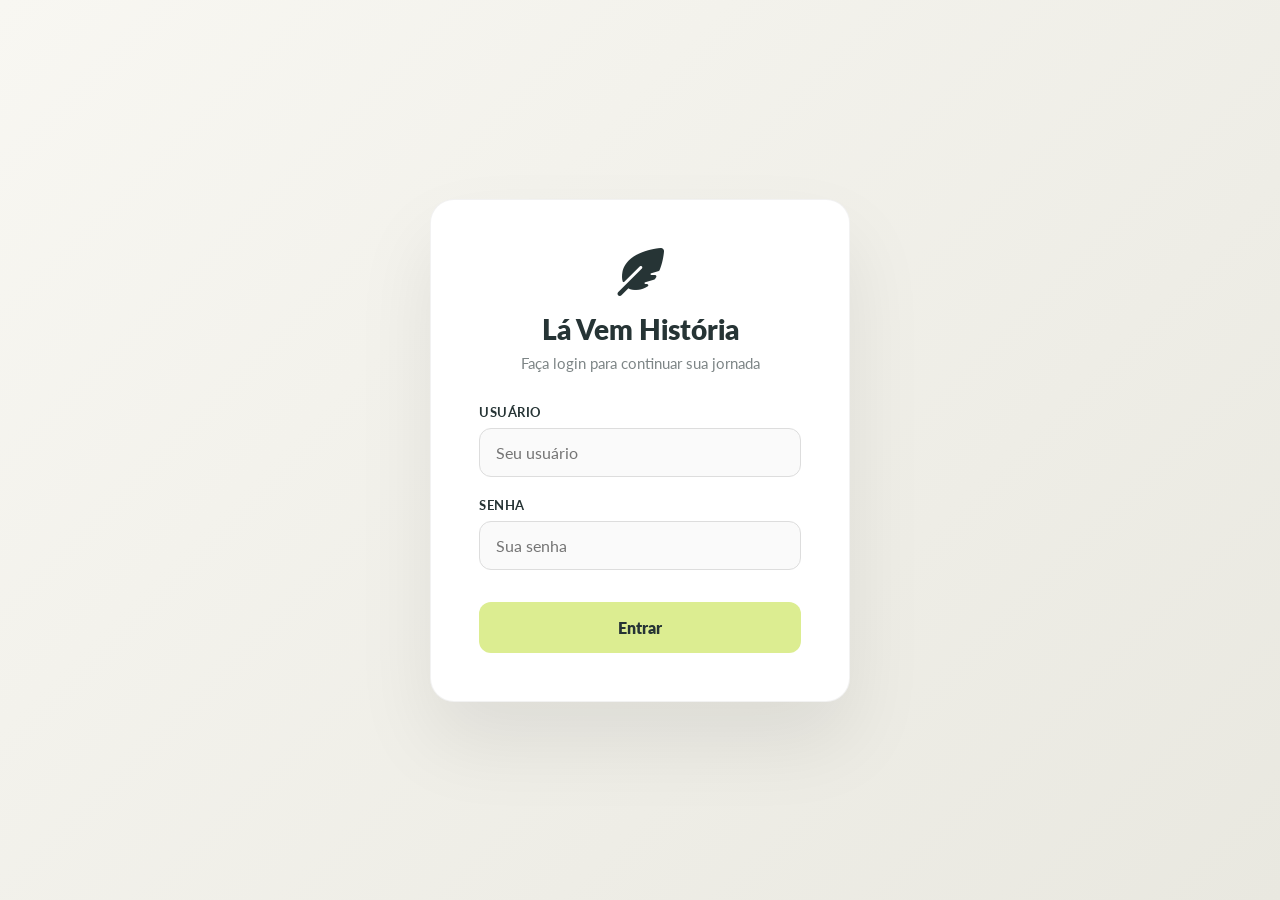
==== commit 6331f94b: "Add files via upload" ====
--- a/index.html
+++ b/index.html
@@ -60,6 +60,13 @@
                 </div>
             </nav>
             
+            <div class="logout-container" style="flex-grow: 1; display: flex; flex-direction: column; justify-content: flex-end; margin-bottom: 24px;">
+                <div class="nav-item" id="btnLogout" style="cursor: pointer;">
+                    <i class="fa-solid fa-right-from-bracket"></i>
+                    <span>Sair</span>
+                </div>
+            </div>
+            
             <div class="bottom-logo">
                 <svg xmlns="http://www.w3.org/2000/svg" width="37" height="43" viewBox="0 0 37 43" fill="none">
                   <path d="M2.9553 0C2.40332 0.018443 1.87768 0.153823 1.44773 0.532996C1.14423 0.796534 0.956464 1.17702 0.928127 1.58726C0.756701 3.87521 4.973 7.34491 6.34426 8.99579C4.9907 8.9606 3.65883 8.6892 2.29901 8.90156C1.56995 9.01545 0.778594 9.24908 0.325112 9.89763C0.0753907 10.2544 -0.0494926 10.6907 0.0182584 11.1307C0.447991 13.9195 9.19776 16.6118 11.3955 18.2958C10.1298 18.46 7.90382 18.69 7.89503 20.5065C7.88667 22.2731 10.4527 22.8906 11.7244 23.3344C12.1216 23.473 12.6731 23.526 13.0903 23.6542C14.5241 24.1049 15.9728 24.3877 17.4307 24.7245C19.4071 25.1812 21.3405 25.7566 23.2185 26.5472C24.2081 26.9637 25.2569 27.2877 26.2342 27.7474C28.181 28.7234 30.2754 29.7948 31.8493 31.3556C32.5379 32.0298 33.0107 32.8412 33.5526 33.62C35.0855 35.823 35.3281 38.0565 35.3081 40.7245C35.3125 41.2234 35.3072 42.3367 35.4427 42.7559C35.5331 42.8207 35.6702 42.9462 35.8051 42.9741C35.985 43.0113 35.9406 43.0135 36.3381 42.947C36.7357 42.8805 37.0023 42.4028 37 42.2425C36.906 35.6863 36.8689 29.0526 35.3698 22.6378C35.289 22.2923 35.2108 21.9462 35.1203 21.6032C34.1434 18.1642 33.3437 14.5644 31.4466 11.5162C31.0079 10.8114 29.5222 9.07442 28.7361 8.98148C27.021 8.7787 27.6262 12.0311 27.4222 13.1776C27.2521 12.9038 27.0779 12.6303 26.9126 12.3526C24.9696 9.08756 22.6547 5.88657 19.9543 3.26005C19.452 2.74847 18.1812 2.0653 17.6305 2.85825C16.929 3.8685 17.7043 5.77173 17.8169 6.9212C17.4569 6.62554 17.059 6.36438 16.6935 6.07662C14.5382 4.37609 12.1268 3.19474 9.6551 2.0939C7.51745 1.14183 5.33604 0.0151575 2.9553 0ZM19.0035 4.60171C20.5178 6.08688 21.6429 7.6032 22.9387 9.28619C24.3257 11.0876 25.3075 13.0047 26.637 14.8227C27.0621 15.404 28.0063 15.7831 28.5511 15.1233C29.2097 14.2916 29.0965 12.2472 29.1015 11.2174C31.1445 13.3329 32.0199 16.5779 32.8213 19.3851C33.0896 20.325 33.3738 21.2576 33.6081 22.2076C34.3135 25.0667 34.7738 27.9853 34.9835 30.9287C35.0355 31.6014 35.145 32.4848 35.152 33.1355C34.6961 32.3478 34.2807 31.7543 33.7384 31.0378C31.1854 27.9786 27.4817 26.4409 23.9294 25.0404C21.193 23.9615 18.6267 23.2001 15.7466 22.6422C14.6295 22.4258 13.4968 21.9733 12.3655 21.7719C11.9574 21.6927 9.5684 20.916 9.56036 20.4915C10.0935 19.8205 12.661 20.193 13.2422 19.2056C13.3815 18.9691 13.4888 18.7721 13.4469 18.4823C13.2551 17.1577 11.3619 16.313 10.3686 15.7958C7.62703 14.3684 4.69177 13.4679 2.22272 11.5196C2.13338 11.4491 1.53752 10.9615 1.69147 10.8499C2.29612 10.4171 3.22838 10.5033 3.9298 10.5006C5.11633 10.496 6.31589 10.7856 7.49936 10.6445C7.98954 10.5861 8.53774 10.1543 8.50554 9.60009C8.45217 8.68471 7.45471 7.81975 6.89231 7.18055C5.95374 6.20239 2.65019 3.01629 2.56405 1.82244C2.6298 1.64472 2.9418 1.67131 3.10381 1.67069C4.9742 1.66608 7.5294 2.93728 9.24292 3.72856C11.0313 4.55441 12.7976 5.37524 14.4504 6.47837C15.2942 7.04154 17.4955 8.89442 18.2376 9.061C18.5756 9.13688 18.9387 9.05118 19.1862 8.79184C19.447 8.51853 19.5249 8.13156 19.517 7.75877C19.4947 6.71168 19.2725 5.60769 19.0035 4.60171Z" fill="#263435"/>
@@ -91,28 +98,28 @@
                     </div>
                     
                     <ul class="question-list">
-                        <li class="question-item upcoming" data-status="upcoming">
-                            <i class="fa-regular fa-circle"></i>
-                            <span>Qual é o seu nome completo?</span>
-                        </li>
-                        <li class="question-item upcoming" data-status="upcoming">
-                            <i class="fa-regular fa-circle"></i>
-                            <span>Você gosta do seu nome? Ele combina com você?</span>
-                        </li>
-                        <li class="question-item upcoming" data-status="upcoming">
-                            <i class="fa-regular fa-circle"></i>
-                            <span>Seus pais escolheram esse nome por algum motivo especial? Você sabe qual?</span>
-                        </li>
-                        <li class="question-item upcoming" data-status="upcoming">
-                            <i class="fa-regular fa-circle"></i>
-                            <span>Tem algum nome que você acha que combinaria mais com você?</span>
-                        </li>
-                        <li class="question-item upcoming" data-status="upcoming">
-                            <i class="fa-regular fa-circle"></i>
-                            <span>Você tem algum apelido carinhoso? De onde ele veio?</span>
-                        </li>
                         <li class="question-item active" data-status="upcoming">
                             <i class="fa-solid fa-pencil"></i>
+                            <span>Qual é o seu nome completo?</span>
+                        </li>
+                        <li class="question-item upcoming" data-status="upcoming">
+                            <i class="fa-regular fa-circle"></i>
+                            <span>Você gosta do seu nome? Ele combina com você?</span>
+                        </li>
+                        <li class="question-item upcoming" data-status="upcoming">
+                            <i class="fa-regular fa-circle"></i>
+                            <span>Seus pais escolheram esse nome por algum motivo especial? Você sabe qual?</span>
+                        </li>
+                        <li class="question-item upcoming" data-status="upcoming">
+                            <i class="fa-regular fa-circle"></i>
+                            <span>Tem algum nome que você acha que combinaria mais com você?</span>
+                        </li>
+                        <li class="question-item upcoming" data-status="upcoming">
+                            <i class="fa-regular fa-circle"></i>
+                            <span>Você tem algum apelido carinhoso? De onde ele veio?</span>
+                        </li>
+                        <li class="question-item upcoming" data-status="upcoming">
+                            <i class="fa-regular fa-circle"></i>
                             <span>Quando e onde você nasceu?</span>
                         </li>
                         
@@ -222,7 +229,7 @@
                     <div class="top-bar">
                         <span class="tag">Suas Raízes</span>
                     </div>
-                    <h2 class="main-question">Quando e onde você nasceu?</h2>
+                    <h2 class="main-question">Qual é o seu nome completo?</h2>
                 </div>
                 
                 <!-- Answer Area -->
--- a/style.css
+++ b/style.css
@@ -285,9 +285,9 @@
 }
 
 .content-wrapper {
-    max-width: 1200px;
+    max-width: 1700px;
     margin: 0 auto;
-    padding: 40px 60px;
+    padding: 40px 100px;
     height: 100%;
     display: flex;
     flex-direction: column;
